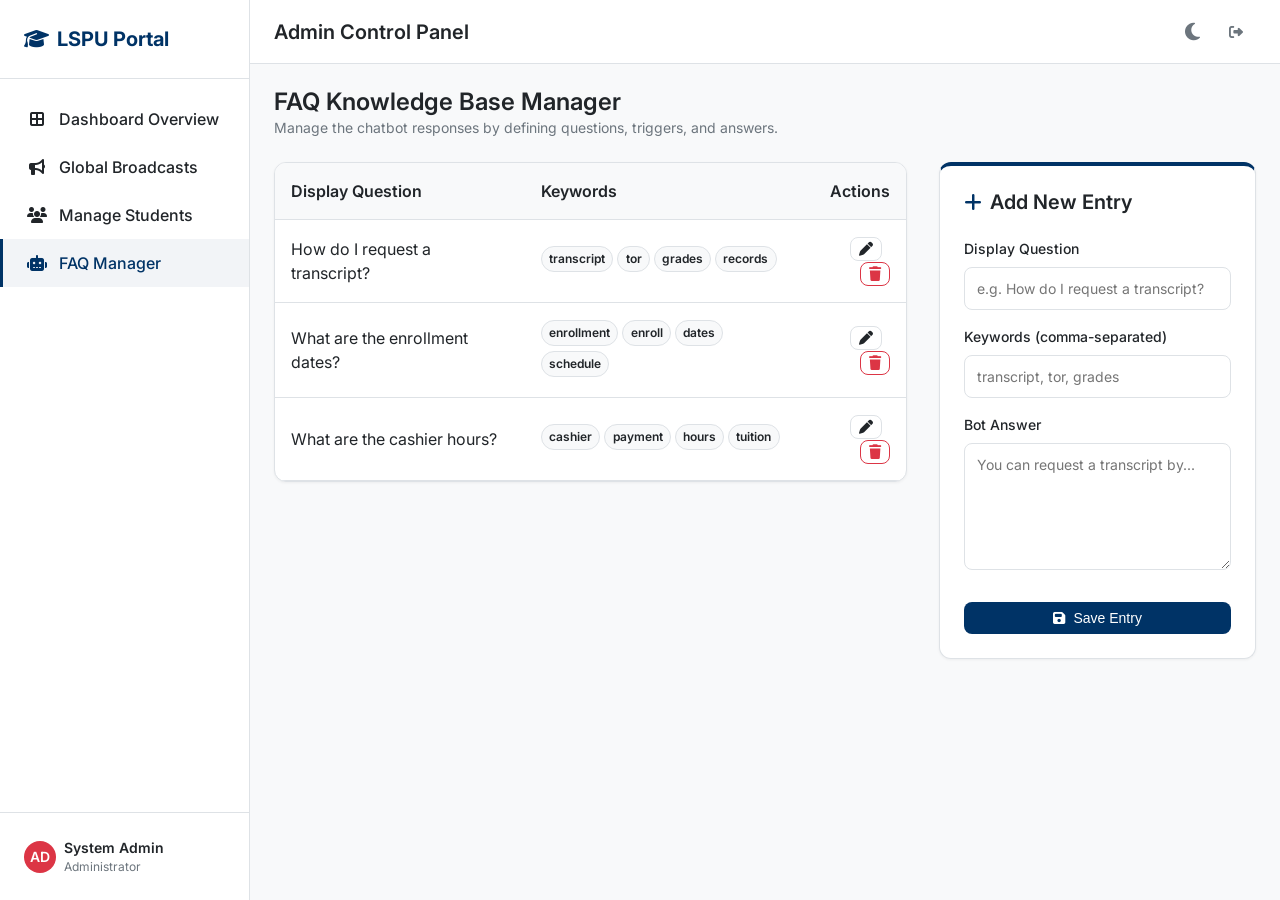
==== admin-faq.html @ ced724f4 "Add FAQ manager, Kanban, notifications Introduce admin FAQ manager and notifications system, plus do" ====
<!DOCTYPE html>
<html lang="en">
<head>
    <meta charset="UTF-8">
    <meta name="viewport" content="width=device-width, initial-scale=1.0">
    <title>FAQ Manager - LSPU Portal</title>
    <link rel="stylesheet" href="style.css">
    <link rel="stylesheet" href="https://cdnjs.cloudflare.com/ajax/libs/font-awesome/6.4.0/css/all.min.css">
</head>
<body>
    <div class="dashboard-layout">
        <div class="sidebar-overlay" id="sidebarOverlay"></div>

        <!-- Side Navigation -->
        <aside class="sidebar" id="sidebar">
            <div class="logo-container">
                <i class="fa-solid fa-graduation-cap"></i> LSPU Portal
            </div>
            <nav style="padding: 1rem 0; flex: 1;">
                <a href="admin.html" class="nav-link">
                    <span class="nav-icon"><i class="fa-solid fa-border-all"></i></span> Dashboard Overview
                </a>
                <a href="#" class="nav-link">
                    <span class="nav-icon"><i class="fa-solid fa-bullhorn"></i></span> Global Broadcasts
                </a>
                <a href="#" class="nav-link">
                    <span class="nav-icon"><i class="fa-solid fa-users"></i></span> Manage Students
                </a>
                <a href="admin-faq.html" class="nav-link active">
                    <span class="nav-icon"><i class="fa-solid fa-robot"></i></span> FAQ Manager
                </a>
            </nav>
            
            <div style="padding: 1.5rem; border-top: 1px solid var(--border-color);">
                <div class="flex items-center gap-2">
                    <div style="width: 32px; height: 32px; background: #dc3545; border-radius: 50%; color: white; display: flex; align-items: center; justify-content: center; font-size: 0.875rem; font-weight: 600;">
                        AD
                    </div>
                    <div>
                        <div style="font-size: 0.875rem; font-weight: 600;">System Admin</div>
                        <div style="font-size: 0.75rem; color: var(--text-muted);">Administrator</div>
                    </div>
                </div>
            </div>
        </aside>

        <!-- Main Content Area -->
        <main class="main-content">
            <!-- Top Header -->
            <header class="top-header">
                <div class="flex items-center">
                    <button class="btn btn-outline" id="mobileMenuToggle" style="margin-right: 1rem; border: none; padding: 0.5rem;">
                        <i class="fa-solid fa-bars" style="font-size: 1.25rem;"></i>
                    </button>
                    <h2 style="font-size: 1.25rem; display: none;" class="desktop-title">Admin Control Panel</h2>
                    <style>@media(min-width: 992px){ .desktop-title { display: block !important; } #mobileMenuToggle { display: none; } }</style>
                </div>
                <div class="flex items-center gap-4"><a href="#" class="theme-toggle" style="font-size: 1.25rem;"><i class="fa-solid fa-moon text-muted"></i></a>
                    <a href="index.html" class="btn btn-outline" style="padding: 0.25rem 0.75rem; border-color: transparent;"><i class="fa-solid fa-right-from-bracket text-muted"></i></a>
                </div>
            </header>

            <!-- Admin Content -->
            <div class="content-area">
                <div class="mb-6">
                    <h1 style="font-size: 1.5rem;">FAQ Knowledge Base Manager</h1>
                    <p class="text-muted" style="font-size: 0.875rem;">Manage the chatbot responses by defining questions, triggers, and answers.</p>
                </div>

                <div class="flex" style="flex-wrap: wrap; gap: 2rem;">
                    
                    <!-- Left: FAQ Table -->
                    <div style="flex: 2; min-width: 300px;">
                        <div class="card" style="padding: 0; overflow: hidden;">
                            <table style="width: 100%; border-collapse: collapse; text-align: left;">
                                <thead style="background-color: var(--bg-color); border-bottom: 1px solid var(--border-color);">
                                    <tr>
                                        <th style="padding: 1rem; font-weight: 600;">Display Question</th>
                                        <th style="padding: 1rem; font-weight: 600;">Keywords</th>
                                        <th style="padding: 1rem; font-weight: 600; text-align: right;">Actions</th>
                                    </tr>
                                </thead>
                                <tbody id="faqTableBody">
                                    <!-- Injected by admin-faq.js -->
                                </tbody>
                            </table>
                        </div>
                    </div>

                    <!-- Right: Add FAQ Form -->
                    <div style="flex: 1; min-width: 300px;">
                        <div class="card" style="border-top: 4px solid var(--primary-color);">
                            <h2 style="font-size: 1.25rem; margin-bottom: 1.5rem;"><i class="fa-solid fa-plus mr-2 text-primary"></i>Add New Entry</h2>
                            
                            <form id="faqForm">
                                <div class="form-group">
                                    <label class="form-label" for="faqQuestion">Display Question</label>
                                    <input type="text" id="faqQuestion" class="form-control" placeholder="e.g. How do I request a transcript?" required>
                                </div>
                                <div class="form-group">
                                    <label class="form-label" for="faqKeywords">Keywords (comma-separated)</label>
                                    <input type="text" id="faqKeywords" class="form-control" placeholder="transcript, tor, grades" required>
                                </div>
                                <div class="form-group">
                                    <label class="form-label" for="faqAnswer">Bot Answer</label>
                                    <textarea id="faqAnswer" class="form-control" rows="5" placeholder="You can request a transcript by..." required style="resize: vertical;"></textarea>
                                </div>
                                <button type="submit" class="btn btn-primary btn-block mt-4"><i class="fa-solid fa-save mr-2"></i>Save Entry</button>
                            </form>
                        </div>
                    </div>

                </div>
            </div>
        </main>
    </div>

    <script src="admin-faq.js"></script>
<script src="theme.js"></script>
<script src="notifications.js"></script>
</body>
</html>
---- style.css ----
@import url('https://fonts.googleapis.com/css2?family=Inter:wght@300;400;500;600;700&display=swap');

:root {
  /* Color Palette */
  --bg-color: #F8F9FA;
  --surface-color: #FFFFFF;
  --text-color: #212529;
  --text-muted: #6c757d;
  --border-color: #DEE2E6;
  
  /* LSPU Accent Colors */
  --primary-color: #003366;
  --primary-hover: #002244;
  --accent-color: #FFC72C;
  --accent-hover: #e6b327;
  
  /* Status Colors */
  --status-resolved: #0d6efd;
  --status-pending: #FFC72C;
  --status-rejected: #dc3545;

  /* Shadows */
  --shadow-sm: 0 1px 3px rgba(0,0,0,0.05);
  --shadow-md: 0 4px 6px -1px rgba(0,0,0,0.1), 0 2px 4px -1px rgba(0,0,0,0.06);
  --shadow-lg: 0 10px 15px -3px rgba(0,0,0,0.1), 0 4px 6px -2px rgba(0,0,0,0.05);
  
  /* Radii */
  --radius-sm: 0.375rem;
  --radius-md: 0.5rem;
  --radius-lg: 0.75rem;
  --radius-xl: 1rem;
}

[data-theme="dark"] {
  --bg-color: #121212;
  --surface-color: #1e1e1e;
  --text-color: #e0e0e0;
  --text-muted: #a0a0a0;
  --border-color: #333333;
  --primary-color: #1a5276;
  --primary-hover: #2471a3;
  --accent-color: #d4ac0d;
  --accent-hover: #f1c40f;
  --shadow-sm: 0 1px 3px rgba(0,0,0,0.5);
  --shadow-md: 0 4px 6px -1px rgba(0,0,0,0.6);
  --shadow-lg: 0 10px 15px -3px rgba(0,0,0,0.7);
}

* {
  margin: 0;
  padding: 0;
  box-sizing: border-box;
}

body {
  font-family: 'Inter', sans-serif;
  background-color: var(--bg-color);
  color: var(--text-color);
  line-height: 1.5;
  -webkit-font-smoothing: antialiased;
  transition: background-color 0.3s ease, color 0.3s ease;
}

a {
  color: var(--primary-color);
  text-decoration: none;
  transition: color 0.2s;
}

a:hover {
  color: var(--primary-hover);
}

h1, h2, h3, h4, h5, h6 {
  font-weight: 600;
  line-height: 1.2;
}

/* Typography Utility */
.text-muted { color: var(--text-muted); }
.text-primary { color: var(--primary-color); }

/* Buttons */
.btn {
  display: inline-flex;
  align-items: center;
  justify-content: center;
  padding: 0.5rem 1rem;
  font-weight: 500;
  border-radius: var(--radius-md);
  border: none;
  cursor: pointer;
  transition: all 0.2s ease-in-out;
  font-size: 0.875rem;
}

.btn-primary {
  background-color: var(--primary-color);
  color: #fff;
}

.btn-primary:hover {
  background-color: var(--primary-hover);
  transform: translateY(-1px);
}

.btn-accent {
  background-color: var(--accent-color);
  color: var(--text-color);
}

.btn-accent:hover {
  background-color: var(--accent-hover);
  transform: translateY(-1px);
}

.btn-outline {
  background-color: transparent;
  border: 1px solid var(--border-color);
  color: var(--text-color);
}

.btn-outline:hover {
  background-color: var(--bg-color);
  border-color: var(--text-muted);
}

.btn-block {
  width: 100%;
}

/* Forms */
.form-group {
  margin-bottom: 1rem;
}

.form-label {
  display: block;
  margin-bottom: 0.5rem;
  font-weight: 500;
  font-size: 0.875rem;
}

.form-control {
  display: block;
  width: 100%;
  padding: 0.625rem 0.75rem;
  font-size: 0.875rem;
  line-height: 1.5;
  color: var(--text-color);
  background-color: var(--surface-color);
  border: 1px solid var(--border-color);
  border-radius: var(--radius-md);
  transition: border-color 0.15s ease-in-out, box-shadow 0.15s ease-in-out;
  font-family: 'Inter', sans-serif;
}

.form-control:focus {
  border-color: var(--primary-color);
  outline: 0;
  box-shadow: 0 0 0 0.2rem rgba(0, 51, 102, 0.1);
}

/* Cards & Bento */
.card {
  background-color: var(--surface-color);
  border-radius: var(--radius-lg);
  border: 1px solid var(--border-color);
  box-shadow: var(--shadow-sm);
  padding: 1.5rem;
  transition: box-shadow 0.3s ease, transform 0.3s ease, background-color 0.3s ease, border-color 0.3s ease;
}

.card:hover {
  box-shadow: var(--shadow-lg);
  transform: translateY(-4px) scale(1.01);
}

/* Drag and Drop Zone */
.drop-zone {
  border: 2px dashed var(--border-color);
  border-radius: var(--radius-lg);
  padding: 2rem;
  text-align: center;
  background-color: var(--bg-color);
  cursor: pointer;
  transition: all 0.2s ease-in-out;
}

.drop-zone:hover, .drop-zone.dragover {
  border-color: var(--primary-color);
  background-color: rgba(0, 51, 102, 0.02);
}

/* Capsules / Badges */
.badge {
  display: inline-flex;
  align-items: center;
  padding: 0.25em 0.6em;
  font-size: 0.75rem;
  font-weight: 600;
  border-radius: 9999px; /* Pill shape */
}

.badge-resolved {
  background-color: rgba(13, 110, 253, 0.1);
  color: var(--status-resolved);
}

.badge-pending {
  background-color: rgba(255, 199, 44, 0.2);
  color: #b38600; /* Darker yellow for text contrast */
}

/* Layout Utilities */
.split-screen {
  display: flex;
  min-height: 100vh;
  flex-direction: column;
}

@media (min-width: 768px) {
  .split-screen {
    flex-direction: row;
  }
}

.split-left {
  flex: 1;
  background: linear-gradient(135deg, var(--primary-color) 0%, #001a33 100%);
  color: white;
  display: flex;
  flex-direction: column;
  justify-content: center;
  padding: 3rem;
}

.split-right {
  flex: 1;
  background-color: var(--bg-color);
  display: flex;
  flex-direction: column;
  justify-content: center;
  padding: 3rem;
  position: relative;
}

/* Dashboard Layout */
.dashboard-layout {
  display: flex;
  min-height: 100vh;
  flex-direction: column;
}

.sidebar {
  width: 250px;
  background-color: var(--surface-color);
  border-right: 1px solid var(--border-color);
  display: flex;
  flex-direction: column;
  position: fixed;
  top: 0;
  bottom: 0;
  left: -250px;
  transition: left 0.3s ease, background-color 0.3s ease, border-color 0.3s ease;
  z-index: 1000;
}

.sidebar.open {
  left: 0;
}

@media (min-width: 992px) {
  .dashboard-layout {
    flex-direction: row;
  }
  .sidebar {
    position: static;
    left: 0;
  }
  .main-content {
    flex: 1;
  }
}

.sidebar-overlay {
  display: none;
  position: fixed;
  top: 0; left: 0; right: 0; bottom: 0;
  background: rgba(0,0,0,0.5);
  z-index: 999;
}
.sidebar-overlay.active {
  display: block;
}

@media (min-width: 992px) {
  .sidebar-overlay {
    display: none !important;
  }
}

.main-content {
  flex: 1;
  display: flex;
  flex-direction: column;
  background-color: var(--bg-color);
  min-height: 100vh;
}

.top-header {
  height: 64px;
  background-color: var(--surface-color);
  border-bottom: 1px solid var(--border-color);
  display: flex;
  align-items: center;
  justify-content: space-between;
  padding: 0 1.5rem;
  transition: background-color 0.3s ease, border-color 0.3s ease;
  backdrop-filter: blur(8px);
}

.content-area {
  padding: 1.5rem;
  flex: 1;
  overflow-y: auto;
}

/* Bento Grid */
.bento-grid {
  display: grid;
  grid-template-columns: repeat(1, 1fr);
  gap: 1.5rem;
}

@media (min-width: 768px) {
  .bento-grid {
    grid-template-columns: repeat(2, 1fr);
  }
}

@media (min-width: 1200px) {
  .bento-grid {
    grid-template-columns: repeat(3, 1fr);
  }
}

/* Utilities */
.hidden { display: none !important; }
.flex { display: flex; }
.items-center { align-items: center; }
.justify-between { justify-content: space-between; }
.mt-1 { margin-top: 0.25rem; }
.mt-2 { margin-top: 0.5rem; }
.mt-4 { margin-top: 1rem; }
.mb-2 { margin-bottom: 0.5rem; }
.mb-4 { margin-bottom: 1rem; }
.mb-6 { margin-bottom: 1.5rem; }
.mr-2 { margin-right: 0.5rem; }
.gap-2 { gap: 0.5rem; }
.gap-4 { gap: 1rem; }
.text-center { text-align: center; }
.w-full { width: 100%; }

/* Auth Container */
.auth-container {
  max-width: 400px;
  width: 100%;
  margin: 0 auto;
  background: var(--surface-color);
  padding: 2.5rem;
  border-radius: var(--radius-xl);
  box-shadow: var(--shadow-lg);
}

.toggle-link {
  color: var(--primary-color);
  cursor: pointer;
  font-weight: 500;
}

.toggle-link:hover {
  text-decoration: underline;
}

.brand-title {
  font-size: 2.5rem;
  font-weight: 700;
  margin-bottom: 1rem;
  color: var(--accent-color);
}

.brand-subtitle {
  font-size: 1.25rem;
  opacity: 0.9;
}

/* Navigation Links */
.nav-link {
  display: flex;
  align-items: center;
  padding: 0.75rem 1.5rem;
  color: var(--text-color);
  font-weight: 500;
  transition: background-color 0.3s ease, color 0.3s ease, padding-left 0.3s ease;
  border-left: 3px solid transparent;
}

.nav-link:hover {
  background-color: var(--bg-color);
  color: var(--primary-color);
  padding-left: 1.75rem;
}

.nav-link.active {
  background-color: rgba(0, 51, 102, 0.05);
  color: var(--primary-color);
  border-left-color: var(--primary-color);
}

.nav-icon {
  margin-right: 0.75rem;
  width: 20px;
  text-align: center;
}

.logo-container {
  padding: 1.5rem;
  border-bottom: 1px solid var(--border-color);
  font-weight: 700;
  font-size: 1.25rem;
  color: var(--primary-color);
  display: flex;
  align-items: center;
  gap: 0.5rem;
}

/* Horizontal Carousel */
.carousel-container {
  display: flex;
  overflow-x: auto;
  gap: 1.5rem;
  padding-bottom: 1rem;
  scroll-snap-type: x mandatory;
  -webkit-overflow-scrolling: touch;
}

.carousel-container::-webkit-scrollbar {
  height: 8px;
}

.carousel-container::-webkit-scrollbar-track {
  background: var(--bg-color); 
  border-radius: 4px;
}

.carousel-container::-webkit-scrollbar-thumb {
  background: var(--border-color); 
  border-radius: 4px;
}

.carousel-container::-webkit-scrollbar-thumb:hover {
  background: var(--text-muted); 
}

.carousel-card {
  min-width: 300px;
  max-width: 400px;
  flex: 0 0 auto;
  scroll-snap-align: start;
  overflow: hidden;
  display: flex;
  flex-direction: column;
}

.carousel-banner {
  width: 100%;
  height: 180px;
  object-fit: cover;
  border-bottom: 1px solid var(--border-color);
}

/* Chatbot UI Styles */
.chat-window {
  display: flex;
  flex-direction: column;
  height: calc(100vh - 200px);
  min-height: 400px;
  background-color: var(--surface-color);
  border-radius: var(--radius-lg);
  border: 1px solid var(--border-color);
  overflow: hidden;
}

.chat-messages {
  flex: 1;
  padding: 1.5rem;
  overflow-y: auto;
  display: flex;
  flex-direction: column;
  gap: 1rem;
}

.chat-message {
  max-width: 80%;
  display: flex;
  gap: 0.75rem;
  align-items: flex-end;
}

.chat-message.bot {
  align-self: flex-start;
}

.chat-message.user {
  align-self: flex-end;
  flex-direction: row-reverse;
}

.message-avatar {
  width: 32px;
  height: 32px;
  border-radius: 50%;
  display: flex;
  align-items: center;
  justify-content: center;
  flex-shrink: 0;
}

.message-avatar.bot {
  background-color: var(--bg-color);
  color: var(--primary-color);
  border: 1px solid var(--border-color);
}

.message-avatar.user {
  background-color: var(--primary-color);
  color: white;
}

.message-bubble {
  padding: 0.75rem 1rem;
  border-radius: 1rem;
  font-size: 0.95rem;
  line-height: 1.5;
}

.chat-message.bot .message-bubble {
  background-color: var(--bg-color);
  color: var(--text-color);
  border-bottom-left-radius: 0.25rem;
  border: 1px solid var(--border-color);
}

.chat-message.user .message-bubble {
  background-color: var(--primary-color);
  color: white;
  border-bottom-right-radius: 0.25rem;
}

.chat-suggestions {
  padding: 0.75rem 1rem;
  background-color: var(--bg-color);
  border-top: 1px solid var(--border-color);
  display: flex;
  gap: 0.5rem;
  overflow-x: auto;
  scrollbar-width: none; /* Firefox */
}
.chat-suggestions::-webkit-scrollbar {
  display: none; /* Chrome/Safari */
}

.suggestion-chip {
  white-space: nowrap;
  padding: 0.4rem 0.8rem;
  border-radius: 9999px;
  background-color: var(--surface-color);
  border: 1px solid var(--border-color);
  color: var(--primary-color);
  font-size: 0.8rem;
  font-weight: 500;
  cursor: pointer;
  transition: all 0.2s ease;
}

.suggestion-chip:hover {
  background-color: var(--primary-color);
  color: white;
}

.chat-input-area {
  padding: 1rem;
  background-color: var(--surface-color);
  border-top: 1px solid var(--border-color);
  display: flex;
  gap: 0.75rem;
}

.chat-input {
  flex: 1;
  padding: 0.75rem 1rem;
  border: 1px solid var(--border-color);
  border-radius: 9999px;
  background-color: var(--bg-color);
  color: var(--text-color);
  outline: none;
  transition: border-color 0.2s;
}

.chat-input:focus {
  border-color: var(--primary-color);
}

.chat-send-btn {
  width: 45px;
  height: 45px;
  border-radius: 50%;
  background-color: var(--primary-color);
  color: white;
  border: none;
  cursor: pointer;
  display: flex;
  align-items: center;
  justify-content: center;
  transition: transform 0.2s;
}

.chat-send-btn:hover {
  transform: scale(1.05);
}

/* Document Request Tracker (Stepper) */
.stepper-container {
  display: flex;
  justify-content: space-between;
  align-items: center;
  position: relative;
  margin-top: 2rem;
  padding: 0 1rem;
}

.stepper-container::before {
  content: '';
  position: absolute;
  top: 50%;
  left: 2rem;
  right: 2rem;
  height: 2px;
  background-color: var(--border-color);
  transform: translateY(-50%);
  z-index: 1;
}

.stepper-step {
  display: flex;
  flex-direction: column;
  align-items: center;
  position: relative;
  z-index: 2;
  background-color: var(--surface-color);
  padding: 0 0.5rem;
}

.stepper-icon {
  width: 40px;
  height: 40px;
  border-radius: 50%;
  background-color: var(--bg-color);
  border: 2px solid var(--border-color);
  display: flex;
  align-items: center;
  justify-content: center;
  color: var(--text-muted);
  font-size: 1.25rem;
  transition: all 0.3s ease;
}

.stepper-label {
  margin-top: 0.5rem;
  font-size: 0.875rem;
  font-weight: 500;
  color: var(--text-muted);
}

.stepper-step.active .stepper-icon {
  background-color: rgba(255, 199, 44, 0.2);
  border-color: var(--accent-color);
  color: var(--accent-color);
  box-shadow: 0 0 0 4px rgba(255, 199, 44, 0.1);
}

.stepper-step.active .stepper-label {
  color: var(--text-color);
}

.stepper-step.completed .stepper-icon {
  background-color: #198754;
  border-color: #198754;
  color: white;
}

.stepper-step.processing .stepper-icon {
  background-color: var(--primary-color);
  border-color: var(--primary-color);
  color: white;
}

/* Kanban Board */
.kanban-board {
  display: flex;
  gap: 1.5rem;
  overflow-x: auto;
  padding-bottom: 1rem;
}

.kanban-col {
  flex: 1;
  min-width: 300px;
  background-color: var(--bg-color);
  border-radius: var(--radius-lg);
  padding: 1rem;
  display: flex;
  flex-direction: column;
  gap: 1rem;
}

.kanban-header {
  font-weight: 600;
  font-size: 1.125rem;
  display: flex;
  align-items: center;
  justify-content: space-between;
  margin-bottom: 0.5rem;
}

.kanban-card {
  background-color: var(--surface-color);
  padding: 1rem;
  border-radius: var(--radius-md);
  border: 1px solid var(--border-color);
  box-shadow: var(--shadow-sm);
  cursor: grab;
  transition: transform 0.2s, box-shadow 0.2s;
}

.kanban-card:active {
  cursor: grabbing;
}

.kanban-card.dragging {
  opacity: 0.5;
  transform: scale(0.95);
}

.kanban-col.drag-over {
  background-color: rgba(0, 51, 102, 0.05);
  border: 2px dashed var(--primary-color);
}

/* Notifications Dropdown */
.notification-wrapper {
  position: relative;
}

.notification-bell {
  position: relative;
  font-size: 1.25rem;
  color: var(--text-muted);
  cursor: pointer;
  padding: 0.5rem;
  transition: color 0.2s;
}

.notification-bell:hover {
  color: var(--primary-color);
}

.notification-badge {
  position: absolute;
  top: 4px;
  right: 4px;
  width: 10px;
  height: 10px;
  background-color: #dc3545;
  border-radius: 50%;
  display: none; /* Hidden by default */
}

.notification-badge.active {
  display: block;
}

.notification-dropdown {
  position: absolute;
  top: 100%;
  right: 0;
  width: 320px;
  background-color: var(--surface-color);
  border: 1px solid var(--border-color);
  border-radius: var(--radius-lg);
  box-shadow: var(--shadow-lg);
  z-index: 1050;
  display: none;
  flex-direction: column;
  margin-top: 0.5rem;
  max-height: 400px;
  overflow-y: auto;
}

.notification-dropdown.show {
  display: flex;
}

.notification-item {
  padding: 1rem;
  border-bottom: 1px solid var(--border-color);
  display: flex;
  gap: 0.75rem;
  transition: background-color 0.2s;
  cursor: pointer;
}

.notification-item:hover {
  background-color: var(--bg-color);
}

.notification-item.unread {
  background-color: rgba(0, 51, 102, 0.02);
  border-left: 3px solid var(--primary-color);
}

.notification-item:last-child {
  border-bottom: none;
}

/* Simplify Animations for Mobile / Reduced Motion */
@media (max-width: 768px), (prefers-reduced-motion: reduce) {
  * {
    transition-duration: 0.01ms !important;
    animation-duration: 0.01ms !important;
    animation-iteration-count: 1 !important;
    scroll-behavior: auto !important;
  }
  
  .card:hover {
    transform: none !important;
    box-shadow: var(--shadow-sm) !important;
  }
  
  .top-header {
    backdrop-filter: none !important;
  }
}
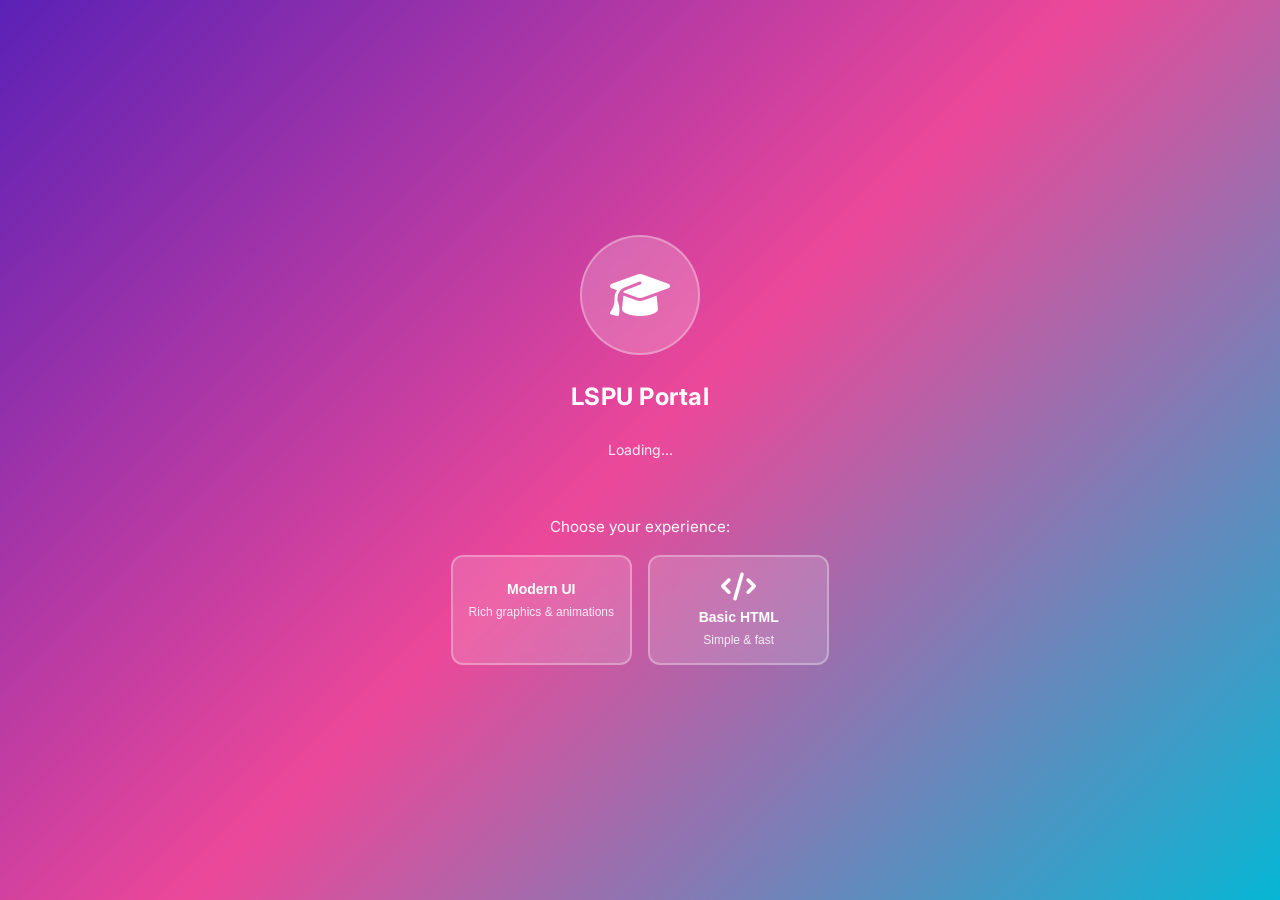
==== commit 01d99118: "Add Basic HTML mode, splash screen, and styles Introduce a lightweight Basic HTML mode and animated " ====
--- a/admin-faq.html
+++ b/admin-faq.html
@@ -118,6 +118,8 @@
     <script src="admin-faq.js"></script>
 <script src="theme.js"></script>
 <script src="notifications.js"></script>
+<script src="basic-mode.js"></script>
+<script src="splash-screen.js"></script>
 </body>
 </html>
 
--- a/style.css
+++ b/style.css
@@ -1,28 +1,38 @@
 @import url('https://fonts.googleapis.com/css2?family=Inter:wght@300;400;500;600;700&display=swap');
 
 :root {
-  /* Color Palette */
-  --bg-color: #F8F9FA;
+  /* Modern Vibrant Color Palette */
+  --bg-color: #F0F4FF;
   --surface-color: #FFFFFF;
-  --text-color: #212529;
+  --text-color: #1a1f3a;
   --text-muted: #6c757d;
-  --border-color: #DEE2E6;
+  --border-color: #E0E8FF;
   
-  /* LSPU Accent Colors */
-  --primary-color: #003366;
-  --primary-hover: #002244;
-  --accent-color: #FFC72C;
-  --accent-hover: #e6b327;
+  /* Primary Gradient Colors */
+  --primary-color: #5B21B6;
+  --primary-hover: #7C3AED;
+  --accent-color: #F59E0B;
+  --accent-hover: #D97706;
+  
+  /* Secondary vibrant colors */
+  --secondary-color: #EC4899;
+  --secondary-hover: #DB2777;
+  --tertiary-color: #06B6D4;
+  --tertiary-hover: #0891B2;
+  --success-color: #10B981;
+  --success-hover: #059669;
+  --warning-color: #F59E0B;
+  --danger-color: #EF4444;
   
   /* Status Colors */
-  --status-resolved: #0d6efd;
-  --status-pending: #FFC72C;
-  --status-rejected: #dc3545;
+  --status-resolved: #10B981;
+  --status-pending: #F59E0B;
+  --status-rejected: #EF4444;
 
   /* Shadows */
-  --shadow-sm: 0 1px 3px rgba(0,0,0,0.05);
-  --shadow-md: 0 4px 6px -1px rgba(0,0,0,0.1), 0 2px 4px -1px rgba(0,0,0,0.06);
-  --shadow-lg: 0 10px 15px -3px rgba(0,0,0,0.1), 0 4px 6px -2px rgba(0,0,0,0.05);
+  --shadow-sm: 0 1px 3px rgba(91, 33, 182, 0.08);
+  --shadow-md: 0 4px 6px -1px rgba(91, 33, 182, 0.12), 0 2px 4px -1px rgba(91, 33, 182, 0.08);
+  --shadow-lg: 0 10px 15px -3px rgba(91, 33, 182, 0.15), 0 4px 6px -2px rgba(91, 33, 182, 0.1);
   
   /* Radii */
   --radius-sm: 0.375rem;
@@ -32,18 +42,26 @@
 }
 
 [data-theme="dark"] {
-  --bg-color: #121212;
-  --surface-color: #1e1e1e;
-  --text-color: #e0e0e0;
-  --text-muted: #a0a0a0;
-  --border-color: #333333;
-  --primary-color: #1a5276;
-  --primary-hover: #2471a3;
-  --accent-color: #d4ac0d;
-  --accent-hover: #f1c40f;
-  --shadow-sm: 0 1px 3px rgba(0,0,0,0.5);
-  --shadow-md: 0 4px 6px -1px rgba(0,0,0,0.6);
-  --shadow-lg: 0 10px 15px -3px rgba(0,0,0,0.7);
+  --bg-color: #0f1419;
+  --surface-color: #1a202c;
+  --text-color: #f0f4ff;
+  --text-muted: #a0aec0;
+  --border-color: #2d3748;
+  --primary-color: #9F7AEA;
+  --primary-hover: #B291DC;
+  --accent-color: #F6AD55;
+  --accent-hover: #F98316;
+  --secondary-color: #F687B3;
+  --secondary-hover: #F472B6;
+  --tertiary-color: #22D3EE;
+  --tertiary-hover: #06B6D4;
+  --success-color: #34D399;
+  --success-hover: #10B981;
+  --warning-color: #FBBF24;
+  --danger-color: #F87171;
+  --shadow-sm: 0 1px 3px rgba(159, 122, 234, 0.15);
+  --shadow-md: 0 4px 6px -1px rgba(159, 122, 234, 0.2);
+  --shadow-lg: 0 10px 15px -3px rgba(159, 122, 234, 0.25);
 }
 
 * {
@@ -97,21 +115,25 @@
 .btn-primary {
   background-color: var(--primary-color);
   color: #fff;
+  font-weight: 600;
 }
 
 .btn-primary:hover {
   background-color: var(--primary-hover);
-  transform: translateY(-1px);
+  transform: translateY(-2px);
+  box-shadow: 0 8px 12px rgba(91, 33, 182, 0.3);
 }
 
 .btn-accent {
   background-color: var(--accent-color);
-  color: var(--text-color);
+  color: #fff;
+  font-weight: 600;
 }
 
 .btn-accent:hover {
   background-color: var(--accent-hover);
-  transform: translateY(-1px);
+  transform: translateY(-2px);
+  box-shadow: 0 8px 12px rgba(245, 158, 11, 0.3);
 }
 
 .btn-outline {
@@ -158,7 +180,7 @@
 .form-control:focus {
   border-color: var(--primary-color);
   outline: 0;
-  box-shadow: 0 0 0 0.2rem rgba(0, 51, 102, 0.1);
+  box-shadow: 0 0 0 0.2rem rgba(91, 33, 182, 0.15);
 }
 
 /* Cards & Bento */
@@ -168,12 +190,31 @@
   border: 1px solid var(--border-color);
   box-shadow: var(--shadow-sm);
   padding: 1.5rem;
-  transition: box-shadow 0.3s ease, transform 0.3s ease, background-color 0.3s ease, border-color 0.3s ease;
+  transition: box-shadow 0.3s ease, transform 0.3s ease, background-color 0.3s ease, border-color 0.3s ease, border 0.3s ease;
+  position: relative;
+}
+
+.card::before {
+  content: '';
+  position: absolute;
+  top: 0;
+  left: 0;
+  right: 0;
+  height: 3px;
+  background: linear-gradient(90deg, var(--primary-color), var(--accent-color), var(--secondary-color));
+  border-radius: var(--radius-lg) var(--radius-lg) 0 0;
+  opacity: 0;
+  transition: opacity 0.3s ease;
 }
 
 .card:hover {
   box-shadow: var(--shadow-lg);
-  transform: translateY(-4px) scale(1.01);
+  transform: translateY(-6px);
+  border-color: var(--primary-color);
+}
+
+.card:hover::before {
+  opacity: 1;
 }
 
 /* Drag and Drop Zone */
@@ -189,7 +230,7 @@
 
 .drop-zone:hover, .drop-zone.dragover {
   border-color: var(--primary-color);
-  background-color: rgba(0, 51, 102, 0.02);
+  background: linear-gradient(135deg, rgba(91, 33, 182, 0.05), rgba(236, 72, 153, 0.03));
 }
 
 /* Capsules / Badges */
@@ -203,13 +244,17 @@
 }
 
 .badge-resolved {
-  background-color: rgba(13, 110, 253, 0.1);
+  background: linear-gradient(135deg, rgba(16, 185, 129, 0.1), rgba(16, 185, 129, 0.05));
   color: var(--status-resolved);
+  border: 1px solid var(--status-resolved);
+  font-weight: 600;
 }
 
 .badge-pending {
-  background-color: rgba(255, 199, 44, 0.2);
-  color: #b38600; /* Darker yellow for text contrast */
+  background: linear-gradient(135deg, rgba(245, 158, 11, 0.15), rgba(245, 158, 11, 0.05));
+  color: #b45309;
+  border: 1px solid var(--status-pending);
+  font-weight: 600;
 }
 
 /* Layout Utilities */
@@ -227,7 +272,7 @@
 
 .split-left {
   flex: 1;
-  background: linear-gradient(135deg, var(--primary-color) 0%, #001a33 100%);
+  background: linear-gradient(135deg, var(--primary-color) 0%, var(--secondary-color) 50%, var(--tertiary-color) 100%);
   color: white;
   display: flex;
   flex-direction: column;
@@ -371,6 +416,19 @@
   padding: 2.5rem;
   border-radius: var(--radius-xl);
   box-shadow: var(--shadow-lg);
+  border: 1px solid var(--border-color);
+  position: relative;
+  overflow: hidden;
+}
+
+.auth-container::before {
+  content: '';
+  position: absolute;
+  top: 0;
+  left: 0;
+  right: 0;
+  height: 4px;
+  background: linear-gradient(90deg, var(--primary-color), var(--accent-color), var(--secondary-color));
 }
 
 .toggle-link {
@@ -407,13 +465,13 @@
 }
 
 .nav-link:hover {
-  background-color: var(--bg-color);
+  background: linear-gradient(90deg, rgba(91, 33, 182, 0.08), transparent);
   color: var(--primary-color);
   padding-left: 1.75rem;
 }
 
 .nav-link.active {
-  background-color: rgba(0, 51, 102, 0.05);
+  background: linear-gradient(90deg, rgba(91, 33, 182, 0.12), transparent);
   color: var(--primary-color);
   border-left-color: var(--primary-color);
 }
@@ -546,14 +604,14 @@
 }
 
 .chat-message.bot .message-bubble {
-  background-color: var(--bg-color);
+  background: linear-gradient(135deg, var(--bg-color), rgba(91, 33, 182, 0.03));
   color: var(--text-color);
   border-bottom-left-radius: 0.25rem;
-  border: 1px solid var(--border-color);
+  border: 1.5px solid var(--border-color);
 }
 
 .chat-message.user .message-bubble {
-  background-color: var(--primary-color);
+  background: linear-gradient(135deg, var(--primary-color), var(--secondary-color));
   color: white;
   border-bottom-right-radius: 0.25rem;
 }
@@ -576,17 +634,19 @@
   padding: 0.4rem 0.8rem;
   border-radius: 9999px;
   background-color: var(--surface-color);
-  border: 1px solid var(--border-color);
+  border: 1.5px solid var(--primary-color);
   color: var(--primary-color);
   font-size: 0.8rem;
-  font-weight: 500;
+  font-weight: 600;
   cursor: pointer;
-  transition: all 0.2s ease;
+  transition: all 0.3s ease;
 }
 
 .suggestion-chip:hover {
-  background-color: var(--primary-color);
-  color: white;
+  background: linear-gradient(135deg, var(--primary-color), var(--secondary-color));
+  color: white;
+  transform: translateY(-2px);
+  box-shadow: 0 6px 12px rgba(91, 33, 182, 0.25);
 }
 
 .chat-input-area {
@@ -684,10 +744,11 @@
 }
 
 .stepper-step.active .stepper-icon {
-  background-color: rgba(255, 199, 44, 0.2);
+  background: linear-gradient(135deg, rgba(245, 158, 11, 0.2), rgba(236, 72, 153, 0.1));
   border-color: var(--accent-color);
   color: var(--accent-color);
-  box-shadow: 0 0 0 4px rgba(255, 199, 44, 0.1);
+  box-shadow: 0 0 0 4px rgba(245, 158, 11, 0.15);
+  font-weight: 700;
 }
 
 .stepper-step.active .stepper-label {
@@ -695,15 +756,17 @@
 }
 
 .stepper-step.completed .stepper-icon {
-  background-color: #198754;
-  border-color: #198754;
-  color: white;
+  background: linear-gradient(135deg, var(--success-color), var(--tertiary-color));
+  border-color: var(--success-color);
+  color: white;
+  font-weight: 700;
 }
 
 .stepper-step.processing .stepper-icon {
-  background-color: var(--primary-color);
+  background: linear-gradient(135deg, var(--primary-color), var(--secondary-color));
   border-color: var(--primary-color);
   color: white;
+  font-weight: 700;
 }
 
 /* Kanban Board */
@@ -717,12 +780,13 @@
 .kanban-col {
   flex: 1;
   min-width: 300px;
-  background-color: var(--bg-color);
+  background: linear-gradient(135deg, var(--bg-color), rgba(91, 33, 182, 0.03));
   border-radius: var(--radius-lg);
   padding: 1rem;
   display: flex;
   flex-direction: column;
   gap: 1rem;
+  border: 1px solid var(--border-color);
 }
 
 .kanban-header {
@@ -738,23 +802,39 @@
   background-color: var(--surface-color);
   padding: 1rem;
   border-radius: var(--radius-md);
-  border: 1px solid var(--border-color);
+  border: 1.5px solid var(--border-color);
   box-shadow: var(--shadow-sm);
   cursor: grab;
-  transition: transform 0.2s, box-shadow 0.2s;
-}
-
-.kanban-card:active {
-  cursor: grabbing;
-}
-
-.kanban-card.dragging {
-  opacity: 0.5;
-  transform: scale(0.95);
+  transition: transform 0.2s, box-shadow 0.2s, border-color 0.2s;
+  position: relative;
+  overflow: hidden;
+}
+
+.kanban-card::before {
+  content: '';
+  position: absolute;
+  top: 0;
+  left: 0;
+  width: 3px;
+  height: 100%;
+  background: linear-gradient(180deg, var(--primary-color), var(--secondary-color));
+  transform: scaleX(0);
+  transform-origin: left;
+  transition: transform 0.3s ease;
+}
+
+.kanban-card:hover {
+  transform: translateY(-4px);
+  box-shadow: var(--shadow-md);
+  border-color: var(--primary-color);
+}
+
+.kanban-card:hover::before {
+  transform: scaleX(1);
 }
 
 .kanban-col.drag-over {
-  background-color: rgba(0, 51, 102, 0.05);
+  background: linear-gradient(135deg, rgba(91, 33, 182, 0.08), rgba(236, 72, 153, 0.05));
   border: 2px dashed var(--primary-color);
 }
 
@@ -826,12 +906,558 @@
 }
 
 .notification-item.unread {
-  background-color: rgba(0, 51, 102, 0.02);
-  border-left: 3px solid var(--primary-color);
+  background: linear-gradient(90deg, rgba(91, 33, 182, 0.05), transparent);
+  border-left: 4px solid var(--primary-color);
 }
 
 .notification-item:last-child {
   border-bottom: none;
+}
+
+/* Basic HTML Mode (Lightweight) */
+body.basic-mode {
+  --bg-color: #FFFFFF;
+  --surface-color: #FFFFFF;
+  --primary-color: #0000CC;
+  --primary-hover: #0000CC;
+  --accent-color: #0066CC;
+  --accent-hover: #0066CC;
+  --shadow-sm: none;
+  --shadow-md: none;
+  --shadow-lg: none;
+}
+
+body.basic-mode * {
+  transition: none !important;
+  animation: none !important;
+}
+
+body.basic-mode .card {
+  border: 1px solid #999;
+  box-shadow: none;
+  padding: 1rem;
+  margin-bottom: 1rem;
+}
+
+body.basic-mode .card:hover {
+  transform: none !important;
+  box-shadow: none !important;
+  background-color: #f9f9f9;
+}
+
+body.basic-mode .btn {
+  background-color: var(--primary-color);
+  color: white;
+  border: 1px solid var(--primary-color);
+  padding: 0.5rem 1rem;
+  font-weight: normal;
+  display: inline-block;
+  margin: 0.25rem;
+}
+
+body.basic-mode .btn:hover {
+  background-color: white;
+  color: var(--primary-color);
+  transform: none;
+}
+
+body.basic-mode .split-left {
+  background: white;
+  color: #000;
+  border-right: 1px solid #999;
+  padding: 1.5rem;
+}
+
+body.basic-mode .split-right {
+  background: white;
+  padding: 1.5rem;
+}
+
+body.basic-mode .brand-title {
+  color: #0000CC;
+  font-size: 1.25rem;
+  margin: 0;
+}
+
+body.basic-mode .brand-subtitle {
+  font-size: 1rem;
+  line-height: 1.4;
+  margin: 0.5rem 0 0 0;
+}
+
+body.basic-mode .auth-container {
+  border: 1px solid #999;
+  box-shadow: none;
+  max-width: 100%;
+  padding: 1.5rem;
+}
+
+body.basic-mode .auth-container::before {
+  display: none;
+}
+
+body.basic-mode .form-control {
+  border: 1px solid #999;
+  padding: 0.5rem;
+  font-size: 1rem;
+  width: 100%;
+  margin-bottom: 0.5rem;
+}
+
+body.basic-mode .form-control:focus {
+  border: 1px solid #0000CC;
+  outline: 1px solid #0000CC;
+  box-shadow: none !important;
+}
+
+body.basic-mode .kanban-card {
+  border: 1px solid #999;
+  background: white;
+  margin-bottom: 0.5rem;
+  padding: 0.75rem;
+}
+
+body.basic-mode .kanban-card::before {
+  display: none;
+}
+
+body.basic-mode .kanban-col {
+  background: white;
+  border: 1px solid #999;
+  margin-bottom: 1rem;
+}
+
+body.basic-mode .suggestion-chip {
+  border: 1px solid #0066CC;
+  background: white;
+  color: #0066CC;
+  padding: 0.4rem 0.8rem;
+  margin: 0.25rem;
+  display: inline-block;
+}
+
+body.basic-mode .suggestion-chip:hover {
+  background: #0066CC;
+  color: white;
+  transform: none;
+  box-shadow: none;
+}
+
+body.basic-mode .card::before {
+  display: none;
+}
+
+body.basic-mode .chat-message.user .message-bubble {
+  background: #0066CC;
+  color: white;
+  max-width: 80%;
+}
+
+body.basic-mode .chat-message.bot .message-bubble {
+  background: #f0f0f0;
+  color: #000;
+  border: 1px solid #ccc;
+  max-width: 80%;
+}
+
+body.basic-mode .badge-resolved,
+body.basic-mode .badge-pending {
+  border: 1px solid #999;
+  background: white;
+  display: inline-block;
+  padding: 0.25rem 0.5rem;
+  margin: 0.1rem;
+}
+
+body.basic-mode .stepper-step.active .stepper-icon {
+  background: white;
+  border: 2px solid #0066CC;
+  color: #0066CC;
+  box-shadow: none;
+}
+
+body.basic-mode .stepper-step.completed .stepper-icon {
+  background: #008000;
+  color: white;
+  border: 1px solid #008000;
+}
+
+body.basic-mode .stepper-step.processing .stepper-icon {
+  background: #0066CC;
+  color: white;
+  border: 1px solid #0066CC;
+}
+
+body.basic-mode .nav-link {
+  background: white;
+  border: none;
+  border-bottom: 1px solid #eee;
+  padding: 0.75rem 1.5rem;
+}
+
+body.basic-mode .nav-link:hover {
+  background: #f0f0f0;
+}
+
+body.basic-mode .nav-link.active {
+  background: #e0e0e0;
+  border-left: 3px solid #0000CC;
+  padding-left: 1.47rem;
+}
+
+/* Basic mode - Sidebar and dashboard */
+body.basic-mode .sidebar {
+  background: white;
+  border-right: 1px solid #999;
+}
+
+body.basic-mode .main-content {
+  background: white;
+}
+
+body.basic-mode .top-header {
+  background: white;
+  border-bottom: 1px solid #999;
+}
+
+body.basic-mode .logo-container {
+  border-bottom: 1px solid #999;
+  color: #0000CC;
+}
+
+body.basic-mode .content-area {
+  padding: 1rem;
+  background: white;
+}
+
+body.basic-mode .bento-grid {
+  grid-template-columns: 1fr;
+}
+
+body.basic-mode .drop-zone {
+  border: 2px dashed #999;
+  background: white;
+  padding: 1.5rem;
+}
+
+body.basic-mode .drop-zone:hover,
+body.basic-mode .drop-zone.dragover {
+  background: #f9f9f9;
+  border-color: #0000CC;
+}
+
+/* Basic mode - Form styling */
+body.basic-mode .form-group {
+  margin-bottom: 1rem;
+}
+
+body.basic-mode .form-label {
+  font-weight: normal;
+  font-size: 0.9rem;
+  display: block;
+  margin-bottom: 0.25rem;
+}
+
+/* Basic mode - Simple button block */
+body.basic-mode .btn-block {
+  width: 100%;
+  display: block;
+}
+
+/* Basic mode - Mobile responsive layout */
+@media (max-width: 768px) {
+  body.basic-mode .split-screen {
+    flex-direction: column;
+  }
+
+  body.basic-mode .split-left {
+    border-right: none;
+    border-bottom: 1px solid #999;
+  }
+
+  body.basic-mode .dashboard-layout {
+    flex-direction: column;
+  }
+
+  body.basic-mode .sidebar {
+    position: static;
+    width: 100%;
+    border-right: none;
+    border-bottom: 1px solid #999;
+  }
+
+  body.basic-mode .main-content {
+    flex: 1;
+  }
+
+  body.basic-mode .kanban-board {
+    flex-direction: column;
+  }
+
+  body.basic-mode .kanban-col {
+    min-width: 100%;
+  }
+
+  body.basic-mode .bento-grid {
+    grid-template-columns: 1fr;
+  }
+
+  body.basic-mode .auth-container {
+    max-width: 100%;
+    padding: 1rem;
+  }
+
+  body.basic-mode .card {
+    padding: 0.75rem;
+  }
+
+  body.basic-mode .btn {
+    font-size: 0.85rem;
+    padding: 0.4rem 0.75rem;
+  }
+
+  body.basic-mode .top-header {
+    height: auto;
+    flex-direction: column;
+    gap: 0.5rem;
+  }
+}
+
+/* Mode toggle button */
+.html-mode-toggle {
+  background: none;
+  border: 1px solid var(--border-color);
+  color: var(--text-color);
+  padding: 0.4rem 0.8rem;
+  border-radius: var(--radius-md);
+  cursor: pointer;
+  font-size: 0.875rem;
+  font-weight: 500;
+  transition: all 0.2s;
+}
+
+.html-mode-toggle:hover {
+  background-color: var(--bg-color);
+}
+
+.html-mode-toggle.active {
+  background-color: var(--primary-color);
+  color: white;
+  border-color: var(--primary-color);
+}
+
+/* Splash Screen */
+.splash-screen {
+  position: fixed;
+  top: 0;
+  left: 0;
+  right: 0;
+  bottom: 0;
+  background: linear-gradient(135deg, var(--primary-color) 0%, var(--secondary-color) 50%, var(--tertiary-color) 100%);
+  display: flex;
+  align-items: center;
+  justify-content: center;
+  z-index: 9999;
+  opacity: 1;
+  transition: opacity 0.5s ease-in-out;
+}
+
+.splash-screen.hidden {
+  opacity: 0;
+  pointer-events: none;
+}
+
+.splash-screen-content {
+  text-align: center;
+  color: white;
+  display: flex;
+  flex-direction: column;
+  align-items: center;
+  gap: 1.5rem;
+  max-width: 600px;
+  padding: 2rem;
+}
+
+.splash-logo {
+  width: 120px;
+  height: 120px;
+  background-color: rgba(255, 255, 255, 0.2);
+  border-radius: 50%;
+  display: flex;
+  align-items: center;
+  justify-content: center;
+  font-size: 3rem;
+  backdrop-filter: blur(10px);
+  border: 2px solid rgba(255, 255, 255, 0.3);
+  animation: splash-bounce 1.5s ease-in-out infinite;
+}
+
+.splash-text {
+  font-size: 1.5rem;
+  font-weight: 700;
+  letter-spacing: 0.5px;
+}
+
+.splash-subtext {
+  font-size: 0.875rem;
+  opacity: 0.9;
+  animation: splash-fade 2s ease-in-out infinite;
+}
+
+/* Mode Selector */
+.splash-mode-selector {
+  margin-top: 2rem;
+  width: 100%;
+}
+
+.splash-mode-label {
+  font-size: 0.95rem;
+  margin-bottom: 1rem;
+  opacity: 0.95;
+}
+
+.splash-mode-buttons {
+  display: grid;
+  grid-template-columns: 1fr 1fr;
+  gap: 1rem;
+  animation: splash-slide-up 0.6s ease-out;
+}
+
+.splash-mode-btn {
+  background: rgba(255, 255, 255, 0.15);
+  border: 2px solid rgba(255, 255, 255, 0.3);
+  color: white;
+  padding: 1rem;
+  border-radius: var(--radius-lg);
+  cursor: pointer;
+  display: flex;
+  flex-direction: column;
+  align-items: center;
+  gap: 0.5rem;
+  font-size: 0.875rem;
+  font-weight: 600;
+  transition: all 0.3s ease;
+  backdrop-filter: blur(10px);
+}
+
+.splash-mode-btn i {
+  font-size: 1.75rem;
+}
+
+.splash-mode-btn small {
+  font-size: 0.75rem;
+  opacity: 0.85;
+  font-weight: 400;
+}
+
+.splash-mode-btn:hover {
+  background: rgba(255, 255, 255, 0.25);
+  border-color: rgba(255, 255, 255, 0.5);
+  transform: translateY(-2px);
+  box-shadow: 0 8px 16px rgba(0, 0, 0, 0.2);
+}
+
+.splash-mode-btn:active {
+  transform: translateY(0);
+}
+
+@keyframes splash-bounce {
+  0%, 100% {
+    transform: scale(1);
+  }
+  50% {
+    transform: scale(1.1);
+  }
+}
+
+@keyframes splash-fade {
+  0%, 100% {
+    opacity: 0.6;
+  }
+  50% {
+    opacity: 1;
+  }
+}
+
+@keyframes splash-slide-up {
+  from {
+    opacity: 0;
+    transform: translateY(20px);
+  }
+  to {
+    opacity: 1;
+    transform: translateY(0);
+  }
+}
+
+/* Basic mode splash screen */
+body.basic-mode .splash-screen {
+  background: white;
+  border: 1px solid #999;
+}
+
+body.basic-mode .splash-logo {
+  background-color: #f0f0f0;
+  color: #0000CC;
+  border: 2px solid #0000CC;
+  animation: none;
+}
+
+body.basic-mode .splash-text {
+  color: #000;
+}
+
+body.basic-mode .splash-subtext {
+  color: #666;
+  animation: none;
+}
+
+body.basic-mode .splash-mode-buttons {
+  grid-template-columns: 1fr 1fr;
+}
+
+body.basic-mode .splash-mode-btn {
+  background: white;
+  border: 2px solid #0000CC;
+  color: #0000CC;
+  animation: none;
+}
+
+body.basic-mode .splash-mode-btn:hover {
+  background: #0000CC;
+  color: white;
+  transform: none;
+  box-shadow: none;
+}
+
+/* Mobile responsive */
+@media (max-width: 600px) {
+  .splash-mode-buttons {
+    grid-template-columns: 1fr;
+  }
+
+  .splash-screen-content {
+    padding: 1.5rem;
+  }
+
+  .splash-logo {
+    width: 100px;
+    height: 100px;
+    font-size: 2.5rem;
+  }
+
+  .splash-text {
+    font-size: 1.25rem;
+  }
+
+  .splash-mode-btn {
+    padding: 0.75rem;
+    font-size: 0.8rem;
+  }
+
+  .splash-mode-btn i {
+    font-size: 1.5rem;
+  }
 }
 
 /* Simplify Animations for Mobile / Reduced Motion */
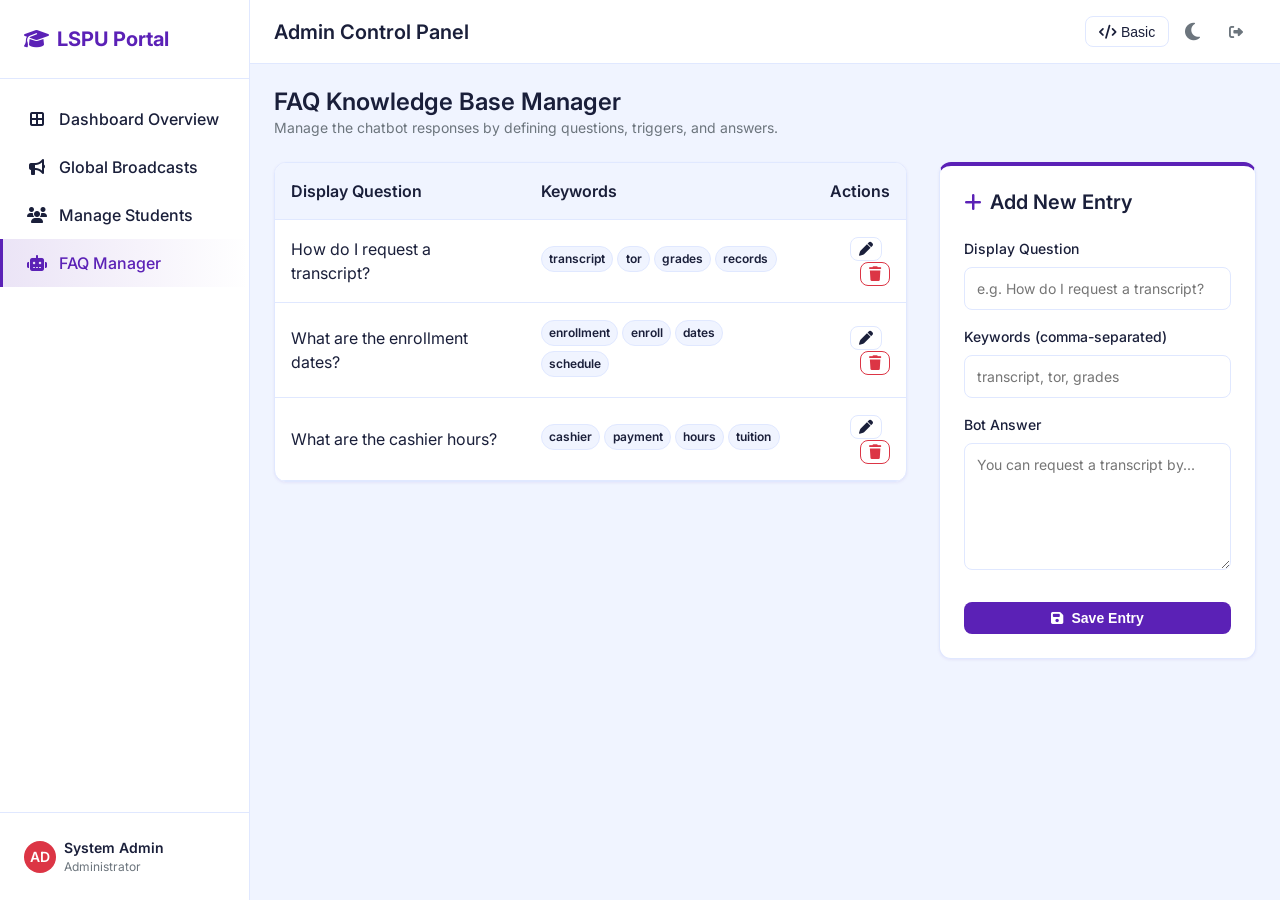
==== commit 8de35bad: "Add page-loading-bar, Supabase helpers Replace in-page splash initialization on most pages with a ne" ====
--- a/admin-faq.html
+++ b/admin-faq.html
@@ -119,11 +119,10 @@
 <script src="theme.js"></script>
 <script src="notifications.js"></script>
 <script src="basic-mode.js"></script>
-<script src="splash-screen.js"></script>
+<script src="page-loading-bar.js"></script>
 </body>
 </html>
 
 
 
 
-
--- a/style.css
+++ b/style.css
@@ -925,11 +925,51 @@
   --shadow-sm: none;
   --shadow-md: none;
   --shadow-lg: none;
+  font-family: Arial, Helvetica, sans-serif;
+  color: #111;
+  background: #fff;
 }
 
 body.basic-mode * {
+  font-family: Arial, Helvetica, sans-serif !important;
   transition: none !important;
   animation: none !important;
+  box-shadow: none !important;
+  text-shadow: none !important;
+  filter: none !important;
+  backdrop-filter: none !important;
+}
+
+body.basic-mode a {
+  color: #0000CC !important;
+  text-decoration: underline;
+}
+
+body.basic-mode h1,
+body.basic-mode h2,
+body.basic-mode h3,
+body.basic-mode h4,
+body.basic-mode h5,
+body.basic-mode h6 {
+  color: #111 !important;
+}
+
+body.basic-mode .top-header {
+  position: static !important;
+  background: #fff !important;
+  border-bottom: 1px solid #999 !important;
+  backdrop-filter: none !important;
+}
+
+body.basic-mode .top-header a,
+body.basic-mode .top-header .logo-container,
+body.basic-mode .top-header i {
+  color: #111 !important;
+}
+
+body.basic-mode .top-header .logo-container {
+  border: 0 !important;
+  padding: 1rem !important;
 }
 
 body.basic-mode .card {
@@ -946,19 +986,20 @@
 }
 
 body.basic-mode .btn {
-  background-color: var(--primary-color);
-  color: white;
+  background-color: #fff;
+  color: #111;
   border: 1px solid var(--primary-color);
   padding: 0.5rem 1rem;
   font-weight: normal;
   display: inline-block;
   margin: 0.25rem;
+  border-radius: 0;
 }
 
 body.basic-mode .btn:hover {
-  background-color: white;
+  background-color: #f2f2f2;
   color: var(--primary-color);
-  transform: none;
+  transform: none !important;
 }
 
 body.basic-mode .split-left {
@@ -990,6 +1031,7 @@
   box-shadow: none;
   max-width: 100%;
   padding: 1.5rem;
+  border-radius: 0;
 }
 
 body.basic-mode .auth-container::before {
@@ -1002,6 +1044,7 @@
   font-size: 1rem;
   width: 100%;
   margin-bottom: 0.5rem;
+  border-radius: 0;
 }
 
 body.basic-mode .form-control:focus {
@@ -1034,6 +1077,7 @@
   padding: 0.4rem 0.8rem;
   margin: 0.25rem;
   display: inline-block;
+  border-radius: 0;
 }
 
 body.basic-mode .suggestion-chip:hover {
@@ -1144,6 +1188,24 @@
 body.basic-mode .drop-zone.dragover {
   background: #f9f9f9;
   border-color: #0000CC;
+}
+
+body.basic-mode .html-mode-toggle {
+  border-radius: 0;
+  background: #fff;
+  color: #111;
+  border: 1px solid #0000CC;
+}
+
+body.basic-mode .html-mode-toggle.active {
+  background: #0000CC;
+  color: #fff;
+}
+
+body.basic-mode .card::before,
+body.basic-mode .auth-container::before,
+body.basic-mode .kanban-card::before {
+  display: none !important;
 }
 
 /* Basic mode - Form styling */
@@ -1246,6 +1308,50 @@
   border-color: var(--primary-color);
 }
 
+/* Top loading bar (non-main pages) */
+.page-loading-bar {
+  position: fixed;
+  top: 0;
+  left: 0;
+  width: 100%;
+  height: 3px;
+  background: transparent;
+  z-index: 12000;
+  pointer-events: none;
+  overflow: hidden;
+  opacity: 0;
+}
+
+.page-loading-bar.active {
+  opacity: 1;
+}
+
+.page-loading-bar-indicator {
+  position: absolute;
+  top: 0;
+  left: -35%;
+  width: 35%;
+  height: 100%;
+  background: var(--primary-color);
+}
+
+.page-loading-bar.active .page-loading-bar-indicator {
+  animation: page-loading-indeterminate 1s linear infinite;
+}
+
+body.basic-mode .page-loading-bar-indicator {
+  background: #0000CC;
+}
+
+@keyframes page-loading-indeterminate {
+  0% {
+    left: -35%;
+  }
+  100% {
+    left: 100%;
+  }
+}
+
 /* Splash Screen */
 .splash-screen {
   position: fixed;
@@ -1412,6 +1518,11 @@
   animation: none;
 }
 
+body.basic-mode .splash-screen-content,
+body.basic-mode .splash-mode-label {
+  color: #111;
+}
+
 body.basic-mode .splash-mode-buttons {
   grid-template-columns: 1fr 1fr;
 }
@@ -1421,6 +1532,7 @@
   border: 2px solid #0000CC;
   color: #0000CC;
   animation: none;
+  border-radius: 0;
 }
 
 body.basic-mode .splash-mode-btn:hover {
